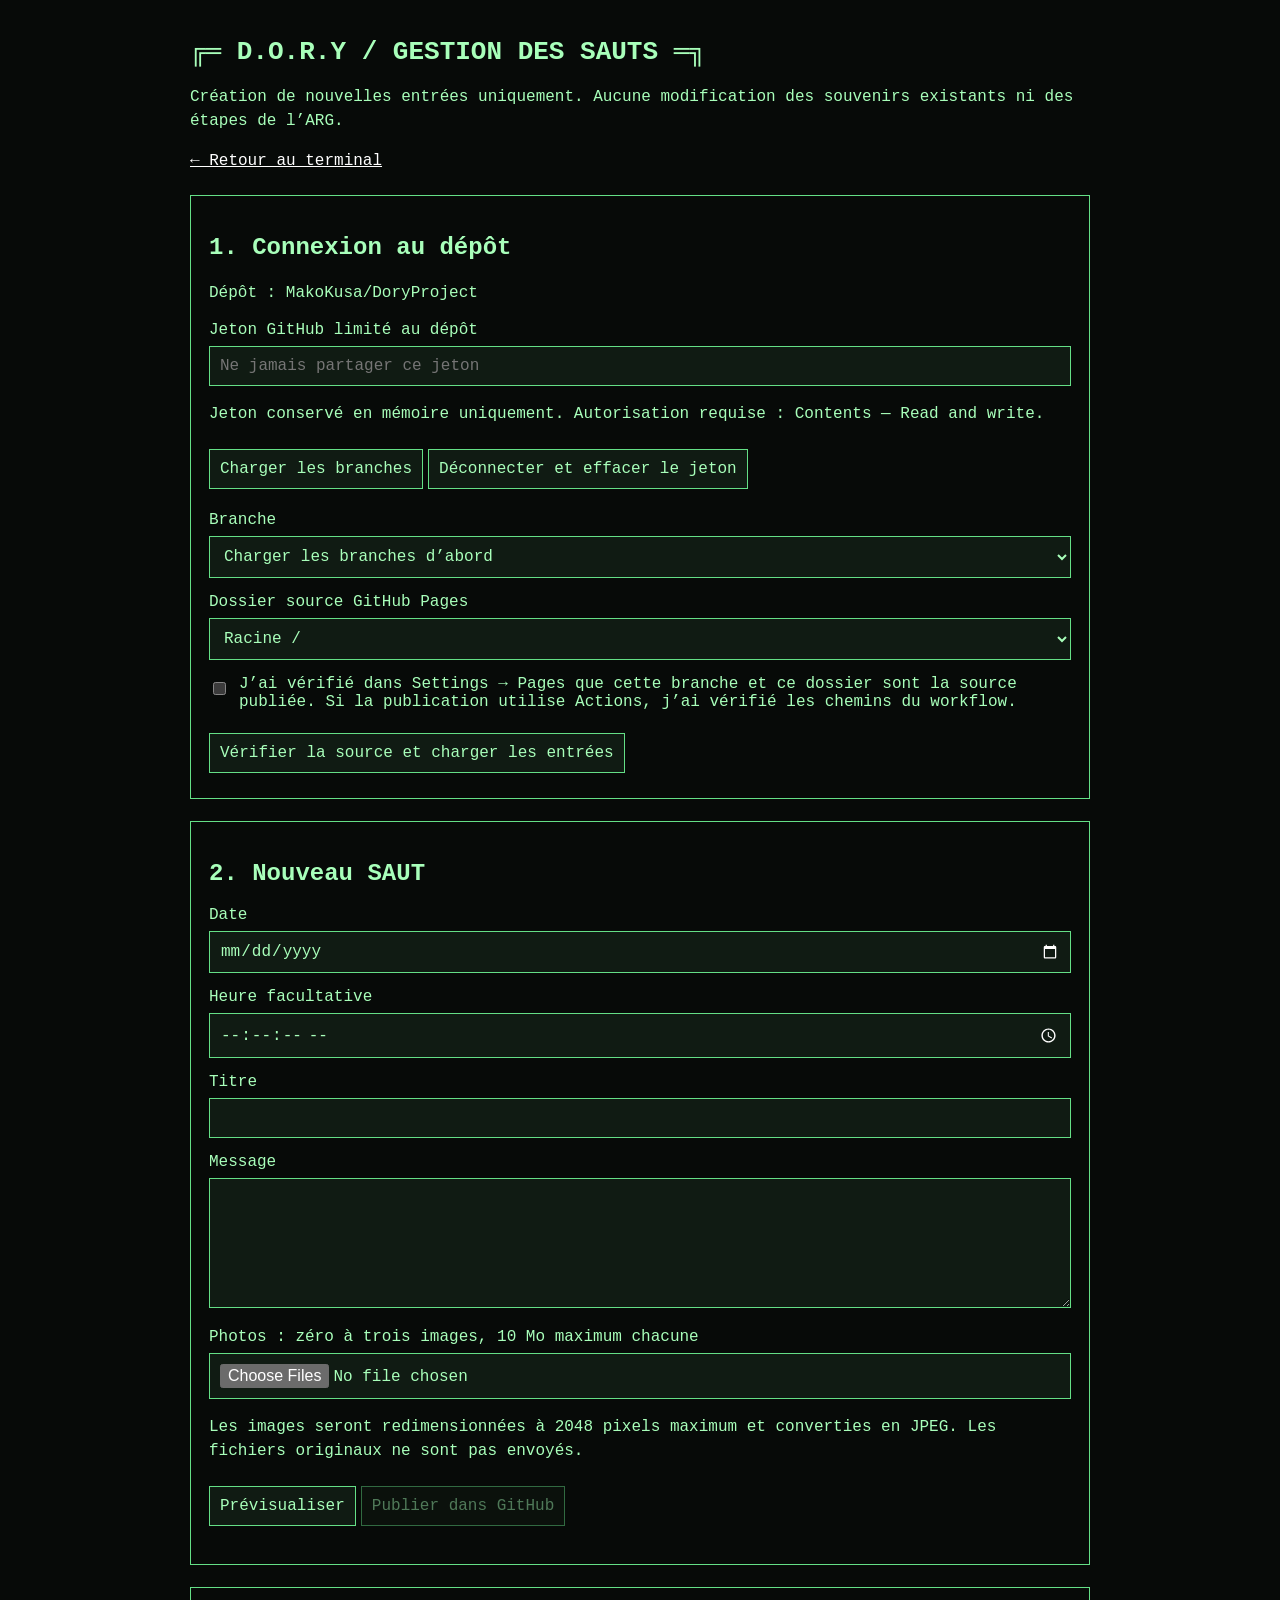
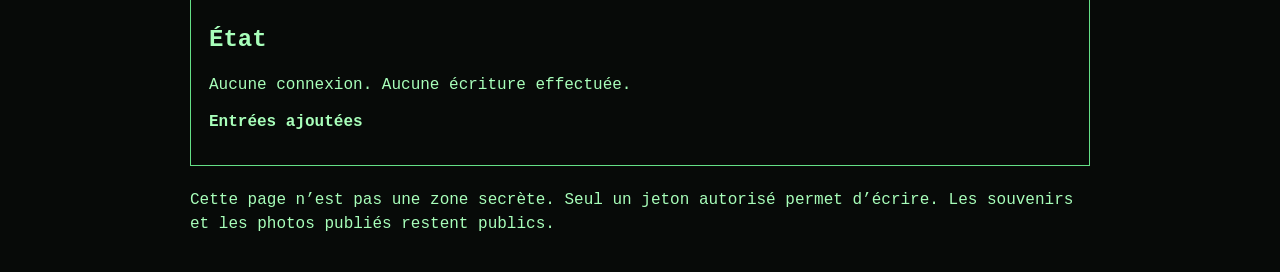
==== gestion-sauts.html @ 5e725cdf "v0.52 Split du html source" ====
<!DOCTYPE html>
<html lang="fr"><head><meta charset="utf-8"><meta name="viewport" content="width=device-width, initial-scale=1">
<meta http-equiv="Content-Security-Policy" content="default-src 'self'; script-src 'self'; style-src 'self'; img-src 'self' blob: data:; connect-src https://api.github.com; object-src 'none'; base-uri 'none'; form-action 'none'">
<meta name="referrer" content="no-referrer"><title>D.O.R.Y — Gestion des SAUTS</title><link rel="stylesheet" href="css/gestion-sauts.css">
<script src="js/sauts-common.js" defer></script><script src="js/github-sauts.js" defer></script><script src="js/gestion-sauts.js" defer></script></head>
<body><main><h1>╔═ D.O.R.Y / GESTION DES SAUTS ═╗</h1>
<p>Création de nouvelles entrées uniquement. Aucune modification des souvenirs existants ni des étapes de l’ARG.</p>
<p><a href="index.html">← Retour au terminal</a></p>
<section><h2>1. Connexion au dépôt</h2><p>Dépôt : MakoKusa/DoryProject</p>
<label>Jeton GitHub limité au dépôt<input id="token" type="password" autocomplete="off" spellcheck="false" placeholder="Ne jamais partager ce jeton"></label>
<p>Jeton conservé en mémoire uniquement. Autorisation requise : Contents — Read and write.</p>
<button id="branches" type="button">Charger les branches</button><button id="disconnect" type="button">Déconnecter et effacer le jeton</button>
<label>Branche<select id="branch"><option value="">Charger les branches d’abord</option></select></label>
<label>Dossier source GitHub Pages<select id="folder"><option value="">Racine /</option><option value="docs">/docs</option></select></label>
<label class="check"><input id="source-confirm" type="checkbox">J’ai vérifié dans Settings → Pages que cette branche et ce dossier sont la source publiée. Si la publication utilise Actions, j’ai vérifié les chemins du workflow.</label>
<button id="inspect" type="button">Vérifier la source et charger les entrées</button></section>
<section><h2>2. Nouveau SAUT</h2><form id="entry-form">
<label>Date<input id="date" type="date" required min="1900-01-01" max="9999-12-31"></label>
<label>Heure facultative<input id="time" type="time" step="1"></label>
<label>Titre<input id="title" maxlength="120" required></label>
<label>Message<textarea id="message" rows="6" maxlength="10000" required></textarea></label>
<label>Photos : zéro à trois images, 10 Mo maximum chacune<input id="photos" type="file" accept="image/jpeg,image/png,image/webp" multiple></label>
<p>Les images seront redimensionnées à 2048 pixels maximum et converties en JPEG. Les fichiers originaux ne sont pas envoyés.</p>
<div id="photo-preview"></div>
<button id="preview" type="button">Prévisualiser</button><button id="publish" type="submit" disabled>Publier dans GitHub</button>
</form><pre id="entry-preview"></pre></section>
<section><h2>État</h2><p id="status" role="status" aria-live="polite">Aucune connexion. Aucune écriture effectuée.</p><div id="result"></div><h3>Entrées ajoutées</h3><ul id="entries"></ul></section>
<p>Cette page n’est pas une zone secrète. Seul un jeton autorisé permet d’écrire. Les souvenirs et les photos publiés restent publics.</p>
</main></body></html>
---- css/gestion-sauts.css ----
html{color-scheme:dark;background:#070a08;color:#a8ffba;font-family:Consolas,"Courier New",monospace}body{margin:0;padding:20px}main{max-width:900px;margin:auto}h1{font-size:clamp(18px,3vw,26px);overflow-wrap:anywhere}section{border:1px solid #64df86;padding:18px;margin:22px 0}label{display:block;margin:15px 0}input,select,textarea,button{box-sizing:border-box;font:inherit;color:inherit;background:#101b13;border:1px solid #64df86;padding:10px}input,select,textarea{width:100%;margin-top:7px}input:focus,select:focus,textarea:focus,button:focus{outline:2px solid #fff}button{cursor:pointer;margin:7px 5px 7px 0}button:disabled{opacity:.45;cursor:not-allowed}a{color:#fff}.check{display:flex;gap:10px;align-items:flex-start}.check input{width:auto}#photo-preview{display:flex;flex-wrap:wrap;gap:12px}#photo-preview figure{width:240px;margin:0}#photo-preview img{max-width:100%;max-height:180px}pre{white-space:pre-wrap;overflow-wrap:anywhere}p{line-height:1.5}#status{white-space:pre-wrap}h3{font-size:16px}
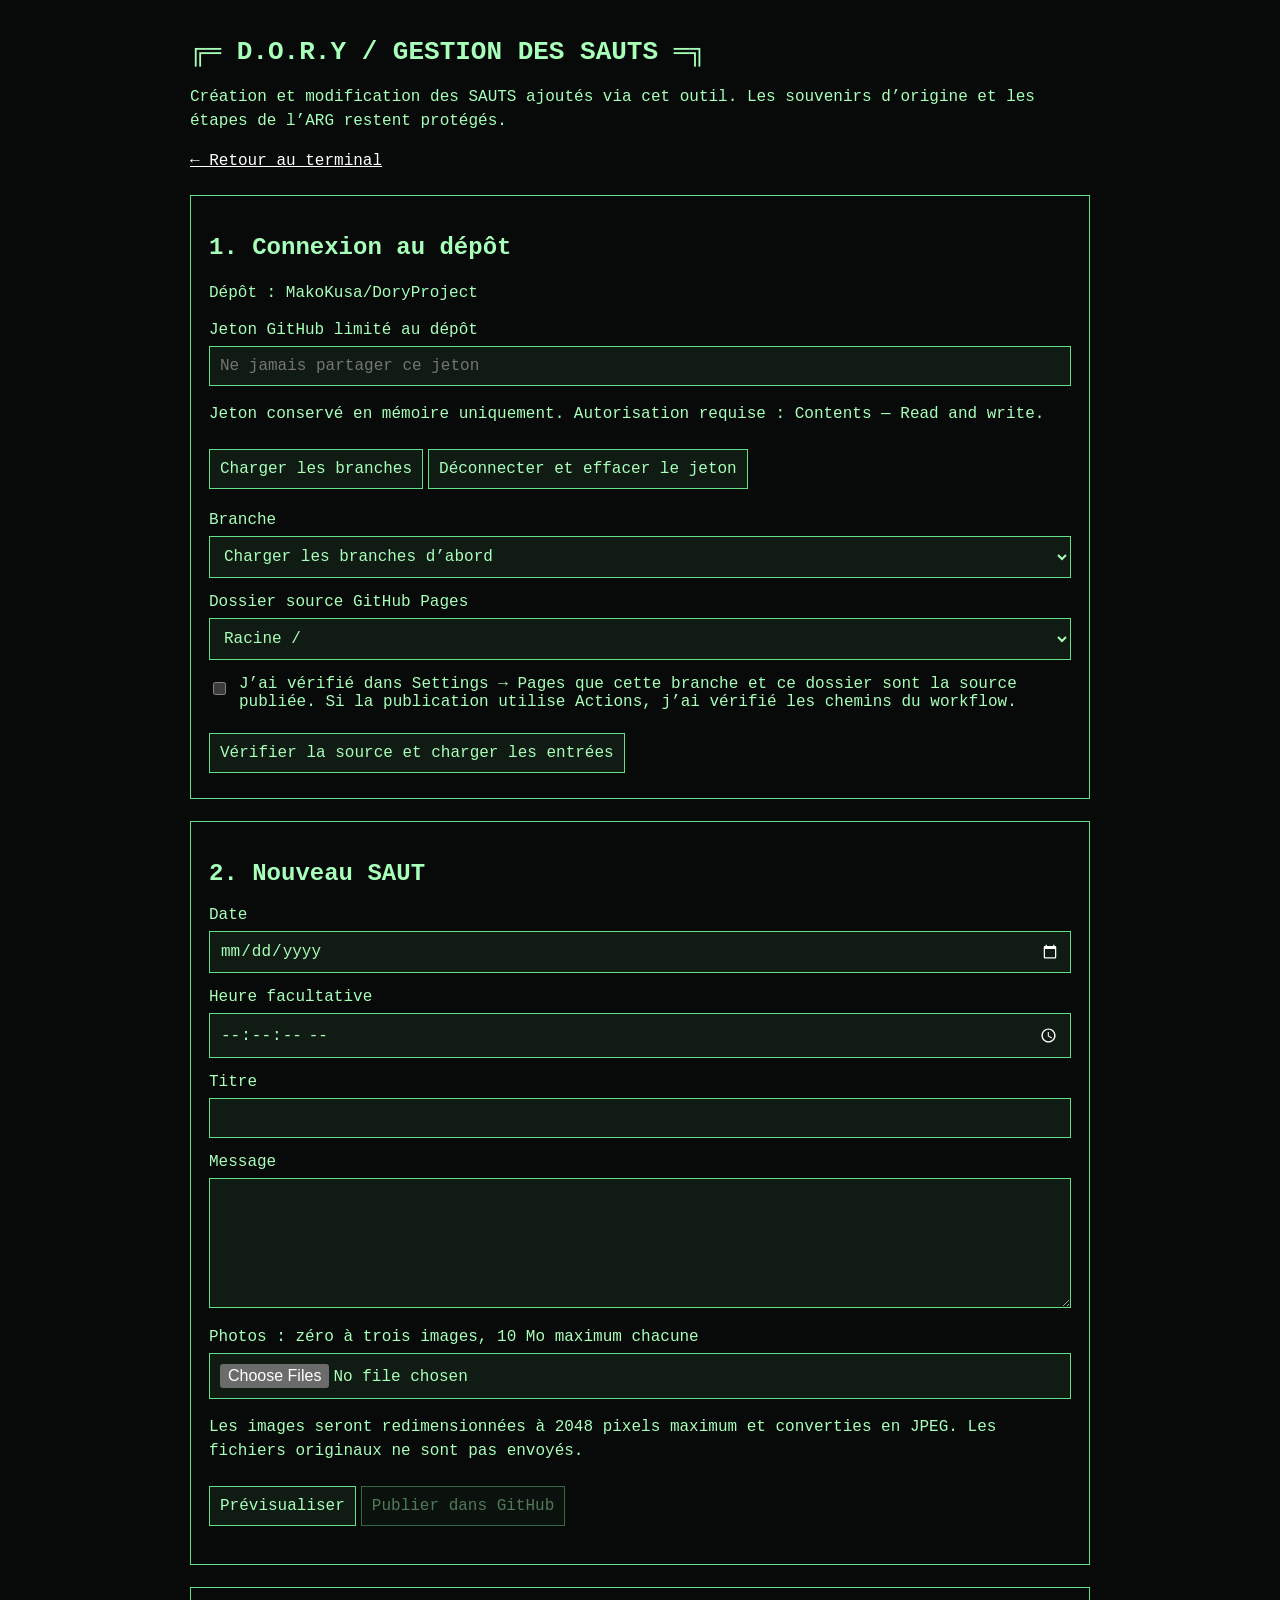
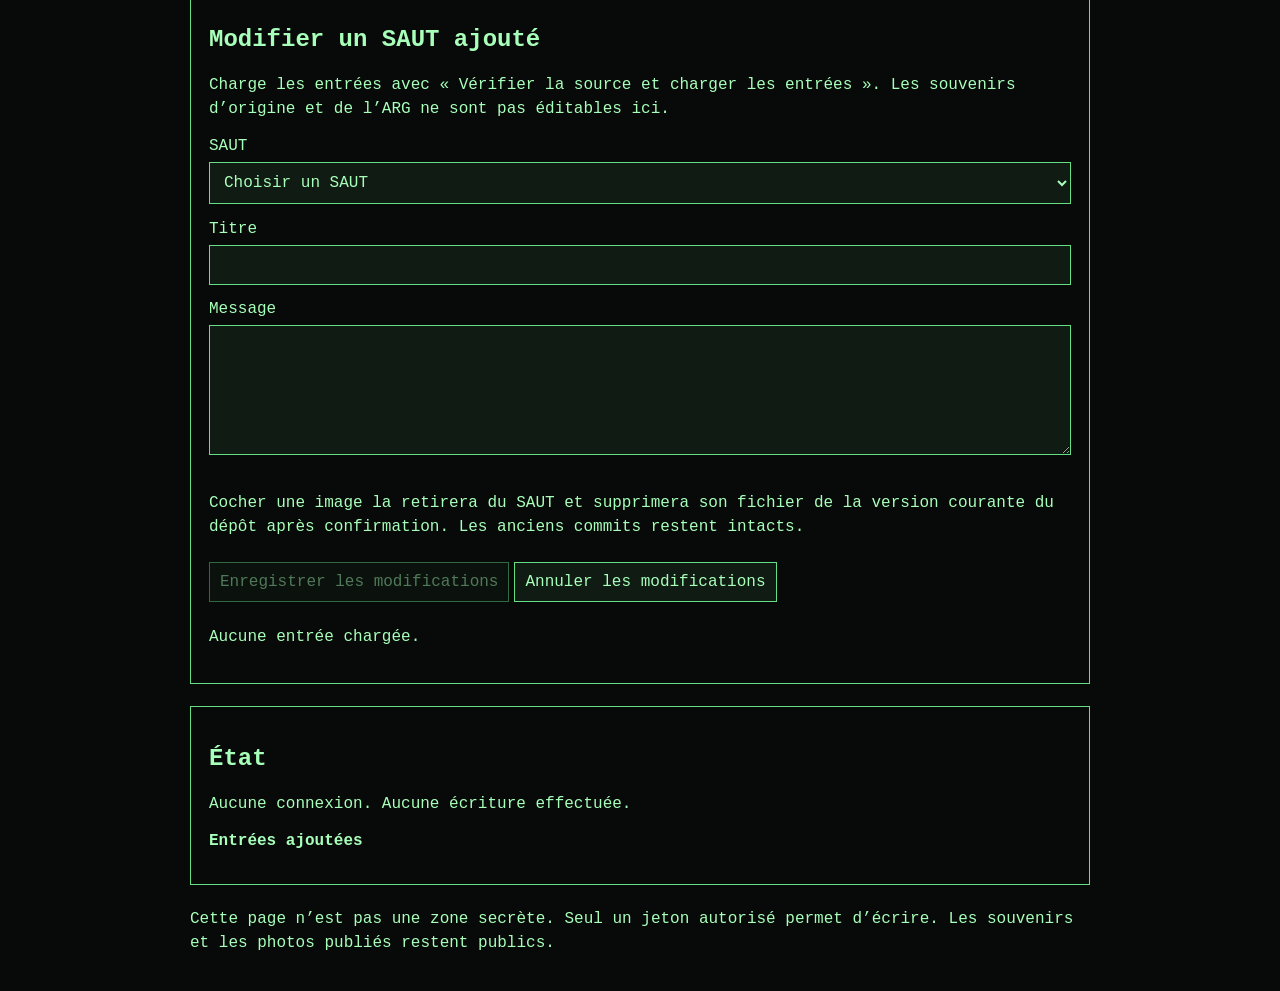
==== commit e8aee106: "Add SAUT text editing and confirmed photo removal to manager" ====
--- a/gestion-sauts.html
+++ b/gestion-sauts.html
@@ -1,10 +1,10 @@
 <!DOCTYPE html>
 <html lang="fr"><head><meta charset="utf-8"><meta name="viewport" content="width=device-width, initial-scale=1">
 <meta http-equiv="Content-Security-Policy" content="default-src 'self'; script-src 'self'; style-src 'self'; img-src 'self' blob: data:; connect-src https://api.github.com; object-src 'none'; base-uri 'none'; form-action 'none'">
-<meta name="referrer" content="no-referrer"><title>D.O.R.Y — Gestion des SAUTS</title><link rel="stylesheet" href="css/gestion-sauts.css">
-<script src="js/sauts-common.js" defer></script><script src="js/github-sauts.js" defer></script><script src="js/gestion-sauts.js" defer></script></head>
+<meta name="referrer" content="no-referrer"><title>D.O.R.Y — Gestion des SAUTS</title><link rel="stylesheet" href="css/gestion-sauts.css"><link rel="stylesheet" href="css/edition-sauts.css">
+<script src="js/sauts-common.js" defer></script><script src="js/github-sauts.js" defer></script><script src="js/gestion-sauts.js" defer></script><script src="js/edition-sauts.js" defer></script></head>
 <body><main><h1>╔═ D.O.R.Y / GESTION DES SAUTS ═╗</h1>
-<p>Création de nouvelles entrées uniquement. Aucune modification des souvenirs existants ni des étapes de l’ARG.</p>
+<p>Création et modification des SAUTS ajoutés via cet outil. Les souvenirs d’origine et les étapes de l’ARG restent protégés.</p>
 <p><a href="index.html">← Retour au terminal</a></p>
 <section><h2>1. Connexion au dépôt</h2><p>Dépôt : MakoKusa/DoryProject</p>
 <label>Jeton GitHub limité au dépôt<input id="token" type="password" autocomplete="off" spellcheck="false" placeholder="Ne jamais partager ce jeton"></label>
--- a/css/edition-sauts.css
+++ b/css/edition-sauts.css
@@ -0,0 +1 @@
+#edit-gallery{display:flex;flex-wrap:wrap;gap:12px}#edit-gallery figure{width:240px;max-width:100%;margin:0}#edit-gallery img{display:block;max-width:100%;max-height:180px}#edit-status{white-space:pre-wrap}#edit-entry{overflow-wrap:anywhere}
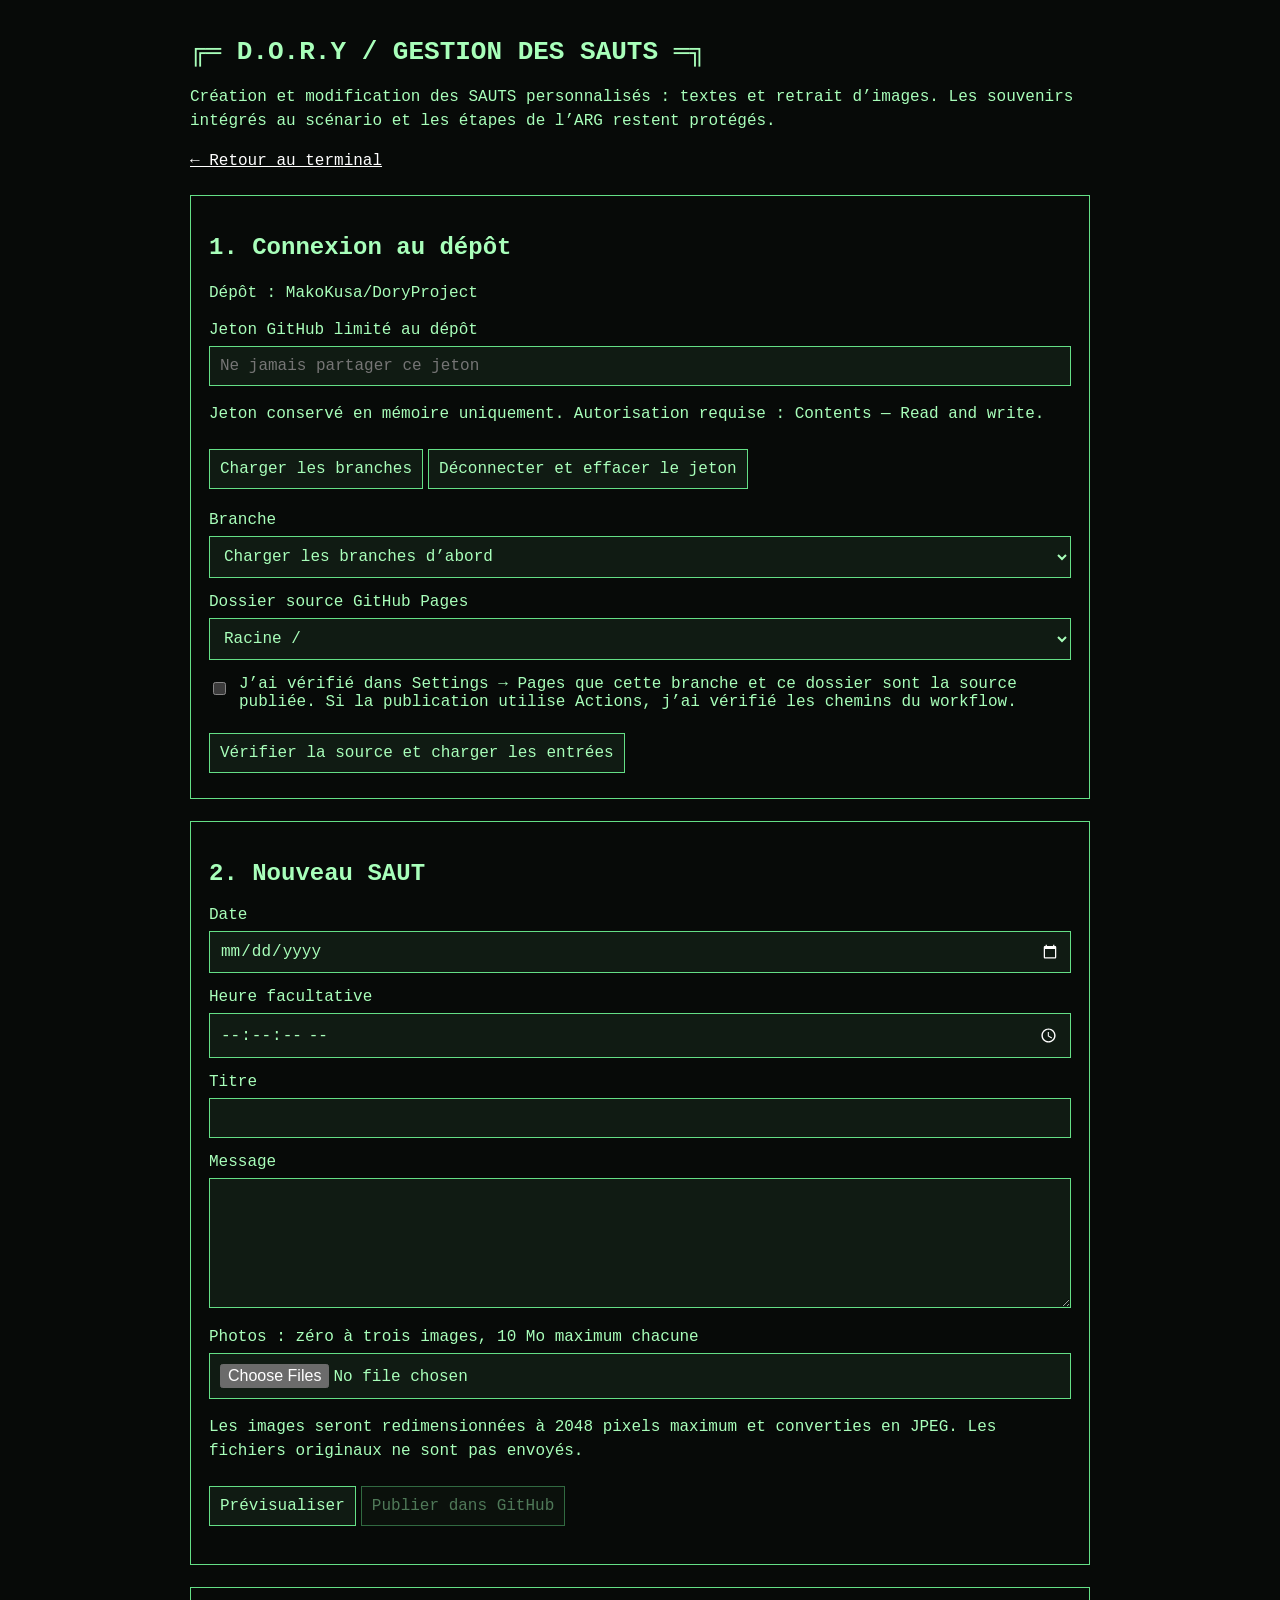
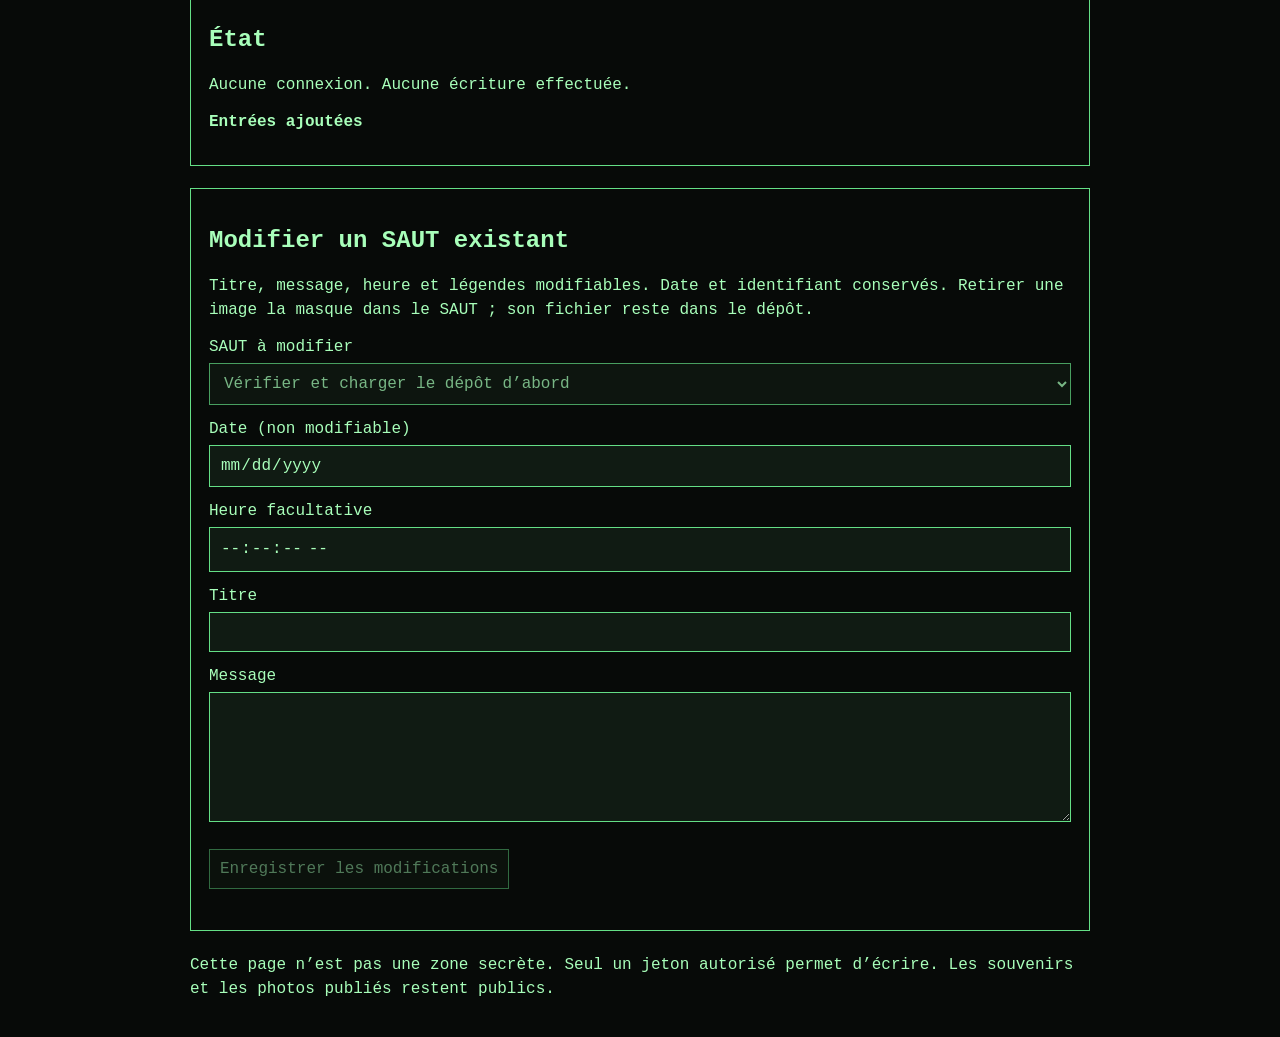
==== commit 19ae922e: "Add editing of custom SAUT text and removal of photo references" ====
--- a/gestion-sauts.html
+++ b/gestion-sauts.html
@@ -1,10 +1,10 @@
 <!DOCTYPE html>
 <html lang="fr"><head><meta charset="utf-8"><meta name="viewport" content="width=device-width, initial-scale=1">
 <meta http-equiv="Content-Security-Policy" content="default-src 'self'; script-src 'self'; style-src 'self'; img-src 'self' blob: data:; connect-src https://api.github.com; object-src 'none'; base-uri 'none'; form-action 'none'">
-<meta name="referrer" content="no-referrer"><title>D.O.R.Y — Gestion des SAUTS</title><link rel="stylesheet" href="css/gestion-sauts.css"><link rel="stylesheet" href="css/edition-sauts.css">
-<script src="js/sauts-common.js" defer></script><script src="js/github-sauts.js" defer></script><script src="js/gestion-sauts.js" defer></script><script src="js/edition-sauts.js" defer></script></head>
+<meta name="referrer" content="no-referrer"><title>D.O.R.Y — Gestion des SAUTS</title><link rel="stylesheet" href="css/gestion-sauts.css">
+<script src="js/sauts-common.js" defer></script><script src="js/github-sauts.js" defer></script><script src="js/edit-sauts.js" defer></script><script src="js/gestion-sauts.js" defer></script></head>
 <body><main><h1>╔═ D.O.R.Y / GESTION DES SAUTS ═╗</h1>
-<p>Création et modification des SAUTS ajoutés via cet outil. Les souvenirs d’origine et les étapes de l’ARG restent protégés.</p>
+<p>Création et modification des SAUTS personnalisés : textes et retrait d’images. Les souvenirs intégrés au scénario et les étapes de l’ARG restent protégés.</p>
 <p><a href="index.html">← Retour au terminal</a></p>
 <section><h2>1. Connexion au dépôt</h2><p>Dépôt : MakoKusa/DoryProject</p>
 <label>Jeton GitHub limité au dépôt<input id="token" type="password" autocomplete="off" spellcheck="false" placeholder="Ne jamais partager ce jeton"></label>
--- a/css/gestion-sauts.css
+++ b/css/gestion-sauts.css
@@ -1 +1,3 @@
 html{color-scheme:dark;background:#070a08;color:#a8ffba;font-family:Consolas,"Courier New",monospace}body{margin:0;padding:20px}main{max-width:900px;margin:auto}h1{font-size:clamp(18px,3vw,26px);overflow-wrap:anywhere}section{border:1px solid #64df86;padding:18px;margin:22px 0}label{display:block;margin:15px 0}input,select,textarea,button{box-sizing:border-box;font:inherit;color:inherit;background:#101b13;border:1px solid #64df86;padding:10px}input,select,textarea{width:100%;margin-top:7px}input:focus,select:focus,textarea:focus,button:focus{outline:2px solid #fff}button{cursor:pointer;margin:7px 5px 7px 0}button:disabled{opacity:.45;cursor:not-allowed}a{color:#fff}.check{display:flex;gap:10px;align-items:flex-start}.check input{width:auto}#photo-preview{display:flex;flex-wrap:wrap;gap:12px}#photo-preview figure{width:240px;margin:0}#photo-preview img{max-width:100%;max-height:180px}pre{white-space:pre-wrap;overflow-wrap:anywhere}p{line-height:1.5}#status{white-space:pre-wrap}h3{font-size:16px}
+
+#edit-photo-preview{display:flex;flex-wrap:wrap;gap:12px}#edit-photo-preview figure{width:240px;max-width:100%;margin:0}#edit-photo-preview img{max-width:100%;max-height:180px}#edit-status{white-space:pre-wrap}
